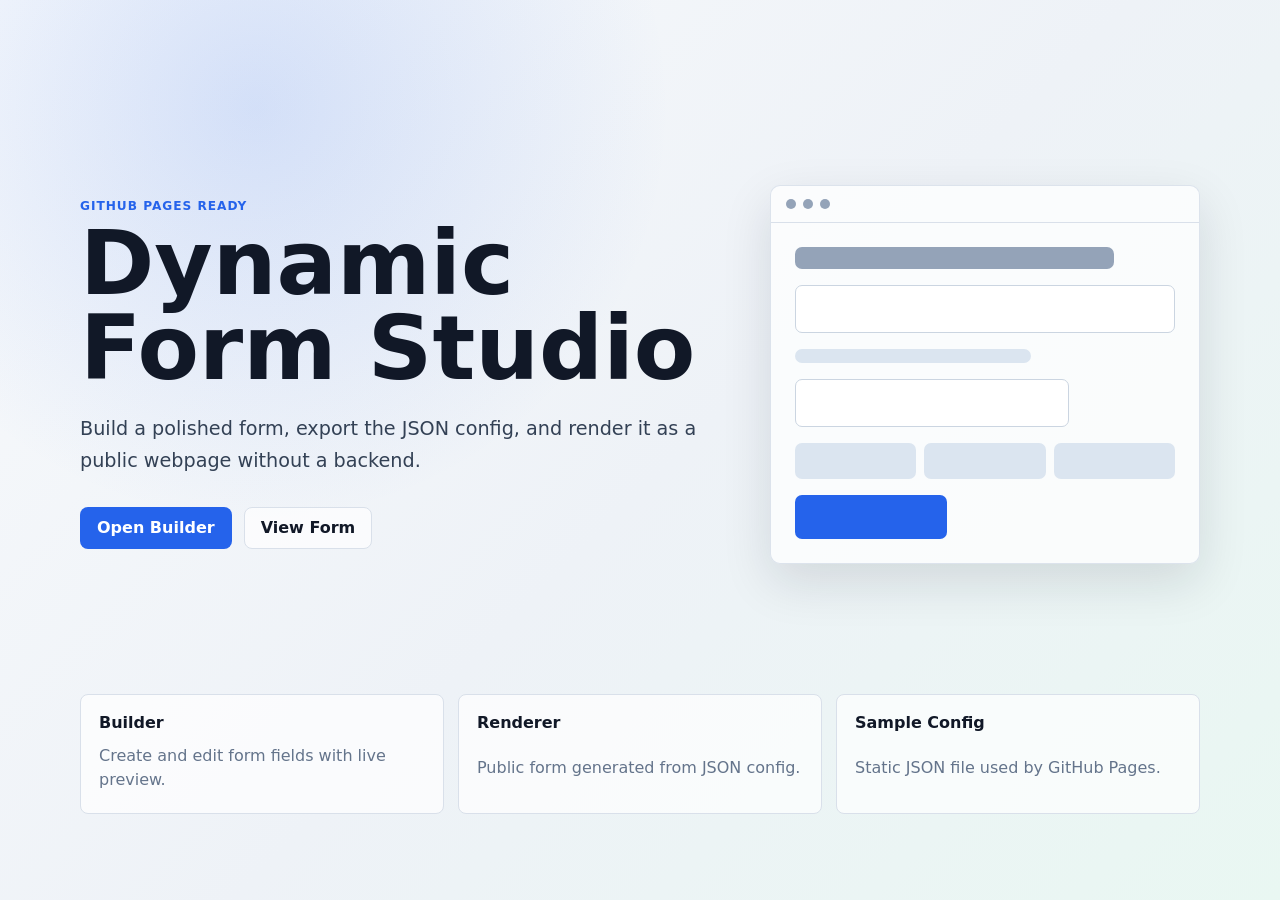
==== index.html @ a200421d "Initial dynamic form studio" ====
<!doctype html>
<html lang="en">
  <head>
    <meta charset="utf-8">
    <meta name="viewport" content="width=device-width, initial-scale=1">
    <title>Dynamic Form Studio</title>
    <link rel="stylesheet" href="assets/css/styles.css">
  </head>
  <body class="home-page">
    <main class="home-shell">
      <section class="home-hero">
        <div>
          <p class="eyebrow">GitHub Pages ready</p>
          <h1>Dynamic Form Studio</h1>
          <p class="hero-copy">Build a polished form, export the JSON config, and render it as a public webpage without a backend.</p>
          <div class="hero-actions">
            <a class="button primary" href="builder.html">Open Builder</a>
            <a class="button ghost" href="form.html">View Form</a>
          </div>
        </div>
        <div class="hero-preview" aria-hidden="true">
          <div class="mini-window">
            <span></span>
            <span></span>
            <span></span>
          </div>
          <div class="mini-form">
            <div class="mini-line wide"></div>
            <div class="mini-input"></div>
            <div class="mini-line"></div>
            <div class="mini-input short"></div>
            <div class="mini-options">
              <span></span>
              <span></span>
              <span></span>
            </div>
            <div class="mini-submit"></div>
          </div>
        </div>
      </section>
      <section class="home-links" aria-label="Project links">
        <a href="builder.html">
          <strong>Builder</strong>
          <span>Create and edit form fields with live preview.</span>
        </a>
        <a href="form.html">
          <strong>Renderer</strong>
          <span>Public form generated from JSON config.</span>
        </a>
        <a href="form-config.json">
          <strong>Sample Config</strong>
          <span>Static JSON file used by GitHub Pages.</span>
        </a>
      </section>
    </main>
  </body>
</html>
---- assets/css/styles.css ----
:root {
  --bg: #f6f7fb;
  --surface: #ffffff;
  --surface-2: #f0f4f8;
  --text: #111827;
  --muted: #64748b;
  --line: #d9e0ea;
  --accent: #2563eb;
  --danger: #c2410c;
  --shadow: 0 18px 50px rgba(15, 23, 42, 0.12);
  --radius: 8px;
}

* {
  box-sizing: border-box;
}

html {
  min-height: 100%;
}

body {
  margin: 0;
  min-height: 100vh;
  overflow-x: hidden;
  background: var(--bg);
  color: var(--text);
  font-family: Inter, ui-sans-serif, system-ui, -apple-system, BlinkMacSystemFont, "Segoe UI", sans-serif;
  letter-spacing: 0;
}

button,
input,
textarea,
select {
  font: inherit;
}

a {
  color: inherit;
  text-decoration: none;
}

.eyebrow {
  margin: 0 0 8px;
  color: var(--accent);
  font-size: 0.76rem;
  font-weight: 800;
  letter-spacing: 0.08em;
  text-transform: uppercase;
}

.button,
.icon-button {
  display: inline-flex;
  align-items: center;
  justify-content: center;
  min-height: 42px;
  border: 1px solid transparent;
  border-radius: var(--radius);
  padding: 0 16px;
  background: var(--surface);
  color: var(--text);
  cursor: pointer;
  font-weight: 750;
  transition: transform 160ms ease, box-shadow 160ms ease, border-color 160ms ease, background 160ms ease;
}

.button:hover,
.icon-button:hover {
  transform: translateY(-1px);
  box-shadow: 0 10px 28px rgba(15, 23, 42, 0.11);
}

.button.primary {
  background: var(--accent);
  color: white;
}

.button.ghost {
  border-color: var(--line);
  background: rgba(255, 255, 255, 0.7);
}

.button.subtle {
  border-color: var(--line);
  background: var(--surface-2);
}

.button.compact,
.icon-button {
  min-height: 38px;
  padding: 0 13px;
  font-size: 0.92rem;
}

.button.danger {
  color: var(--danger);
}

.button:disabled {
  cursor: not-allowed;
  opacity: 0.45;
  transform: none;
  box-shadow: none;
}

.brand {
  display: inline-flex;
  align-items: center;
  gap: 10px;
  font-weight: 850;
}

.brand-mark {
  display: inline-grid;
  width: 34px;
  height: 34px;
  place-items: center;
  border-radius: var(--radius);
  background: var(--text);
  color: white;
}

.app-topbar,
.public-header {
  position: sticky;
  top: 0;
  z-index: 20;
  display: flex;
  align-items: center;
  justify-content: space-between;
  gap: 16px;
  min-height: 68px;
  border-bottom: 1px solid rgba(217, 224, 234, 0.85);
  padding: 14px 22px;
  background: rgba(246, 247, 251, 0.88);
  backdrop-filter: blur(16px);
}

.topbar-actions {
  display: flex;
  align-items: center;
  gap: 10px;
  flex-wrap: wrap;
  justify-content: flex-end;
}

.home-page {
  background:
    radial-gradient(circle at 20% 12%, rgba(37, 99, 235, 0.16), transparent 32%),
    linear-gradient(135deg, #f8fafc 0%, #eef2f7 52%, #e9f7f2 100%);
}

.home-shell {
  width: calc(100% - 32px);
  max-width: 1120px;
  margin: 0 auto;
  padding: 54px 0;
}

.home-hero {
  display: grid;
  grid-template-columns: minmax(0, 1fr) minmax(320px, 430px);
  align-items: center;
  gap: 34px;
  min-height: min(640px, calc(100vh - 110px));
}

.home-hero h1 {
  max-width: 760px;
  margin: 0;
  font-size: clamp(3rem, 7vw, 6.8rem);
  line-height: 0.95;
  letter-spacing: 0;
}

.hero-copy {
  max-width: 620px;
  margin: 22px 0 0;
  color: #334155;
  font-size: 1.2rem;
  line-height: 1.65;
}

.hero-actions {
  display: flex;
  gap: 12px;
  flex-wrap: wrap;
  margin-top: 30px;
}

.hero-preview {
  border: 1px solid rgba(217, 224, 234, 0.9);
  border-radius: 10px;
  background: rgba(255, 255, 255, 0.72);
  box-shadow: var(--shadow);
  overflow: hidden;
}

.mini-window {
  display: flex;
  gap: 7px;
  border-bottom: 1px solid var(--line);
  padding: 13px 15px;
}

.mini-window span {
  width: 10px;
  height: 10px;
  border-radius: 999px;
  background: #94a3b8;
}

.mini-form {
  display: grid;
  gap: 16px;
  padding: 24px;
}

.mini-line,
.mini-input,
.mini-submit,
.mini-options span {
  border-radius: 7px;
  background: #dbe5f0;
}

.mini-line {
  width: 62%;
  height: 14px;
}

.mini-line.wide {
  width: 84%;
  height: 22px;
  background: #94a3b8;
}

.mini-input {
  height: 48px;
  border: 1px solid #cbd5e1;
  background: #ffffff;
}

.mini-input.short {
  width: 72%;
}

.mini-options {
  display: grid;
  grid-template-columns: repeat(3, 1fr);
  gap: 8px;
}

.mini-options span {
  height: 36px;
}

.mini-submit {
  width: 40%;
  height: 44px;
  background: var(--accent);
}

.home-links {
  display: grid;
  grid-template-columns: repeat(3, 1fr);
  gap: 14px;
}

.home-links a {
  display: grid;
  gap: 8px;
  min-height: 120px;
  border: 1px solid var(--line);
  border-radius: var(--radius);
  padding: 18px;
  background: rgba(255, 255, 255, 0.72);
  transition: transform 160ms ease, box-shadow 160ms ease;
}

.home-links a:hover {
  transform: translateY(-2px);
  box-shadow: 0 16px 36px rgba(15, 23, 42, 0.1);
}

.home-links span {
  color: var(--muted);
  line-height: 1.45;
}

.builder-shell {
  display: grid;
  grid-template-columns: 280px minmax(0, 1fr) 330px;
  gap: 16px;
  min-height: calc(100vh - 68px);
  padding: 16px;
}

.builder-panel,
.builder-preview {
  border: 1px solid var(--line);
  border-radius: 10px;
  background: var(--surface);
  box-shadow: 0 10px 30px rgba(15, 23, 42, 0.05);
}

.builder-panel {
  align-self: start;
  max-height: calc(100vh - 100px);
  overflow: auto;
  padding: 18px;
}

.panel-heading h2,
.preview-toolbar h1 {
  margin: 0;
  font-size: 1.1rem;
}

.settings-heading {
  margin-top: 26px;
}

.field-type-grid {
  display: grid;
  grid-template-columns: 1fr 1fr;
  gap: 10px;
}

.field-type-button {
  display: grid;
  gap: 9px;
  min-height: 86px;
  border: 1px solid var(--line);
  border-radius: var(--radius);
  padding: 13px;
  background: #fbfdff;
  cursor: pointer;
  text-align: left;
  transition: border-color 160ms ease, transform 160ms ease, background 160ms ease;
}

.field-type-button:hover {
  border-color: var(--accent);
  background: #f7fbff;
  transform: translateY(-1px);
}

.field-type-button span {
  display: grid;
  width: 30px;
  height: 30px;
  place-items: center;
  border-radius: 7px;
  background: var(--surface-2);
  color: var(--accent);
  font-weight: 850;
}

.settings-stack,
.field-editor {
  display: grid;
  gap: 14px;
}

label {
  display: grid;
  gap: 7px;
  color: var(--text);
  font-size: 0.9rem;
  font-weight: 750;
}

input,
textarea,
select {
  width: 100%;
  border: 1px solid #cbd5e1;
  border-radius: var(--radius);
  padding: 11px 12px;
  background: white;
  color: var(--text);
  outline: none;
  transition: border-color 160ms ease, box-shadow 160ms ease;
}

input:focus,
textarea:focus,
select:focus {
  border-color: var(--accent);
  box-shadow: 0 0 0 4px color-mix(in srgb, var(--accent), transparent 84%);
}

textarea {
  resize: vertical;
}

input[type="color"] {
  height: 44px;
  padding: 5px;
}

.builder-preview {
  min-width: 0;
  overflow: hidden;
}

.preview-toolbar {
  display: flex;
  align-items: center;
  justify-content: space-between;
  gap: 16px;
  border-bottom: 1px solid var(--line);
  padding: 18px 20px;
}

.preview-canvas {
  display: grid;
  min-height: calc(100vh - 168px);
  place-items: start center;
  padding: 28px;
  background:
    linear-gradient(90deg, rgba(148, 163, 184, 0.12) 1px, transparent 1px),
    linear-gradient(0deg, rgba(148, 163, 184, 0.12) 1px, transparent 1px);
  background-size: 28px 28px;
}

#builderPreview,
#publicForm {
  width: 100%;
  max-width: 720px;
}

.field-list {
  display: grid;
  gap: 9px;
  margin-bottom: 18px;
}

.field-list-item {
  display: grid;
  grid-template-columns: 28px minmax(0, 1fr) auto;
  align-items: center;
  gap: 10px;
  width: 100%;
  border: 1px solid var(--line);
  border-radius: var(--radius);
  padding: 10px;
  background: white;
  cursor: pointer;
  text-align: left;
}

.field-list-item.active {
  border-color: var(--accent);
  box-shadow: 0 0 0 3px color-mix(in srgb, var(--accent), transparent 84%);
}

.field-list-item span {
  display: grid;
  width: 28px;
  height: 28px;
  place-items: center;
  border-radius: 7px;
  background: var(--surface-2);
  color: var(--muted);
  font-size: 0.8rem;
  font-weight: 850;
}

.field-list-item strong {
  overflow: hidden;
  text-overflow: ellipsis;
  white-space: nowrap;
}

.field-list-item em {
  color: var(--muted);
  font-size: 0.78rem;
  font-style: normal;
}

.toggle-row {
  display: flex;
  align-items: center;
  justify-content: space-between;
  gap: 12px;
  border: 1px solid var(--line);
  border-radius: var(--radius);
  padding: 12px;
}

.toggle-row input {
  width: 18px;
  height: 18px;
}

.editor-actions {
  display: grid;
  grid-template-columns: 1fr 1fr;
  gap: 8px;
}

.empty-state {
  border: 1px dashed var(--line);
  border-radius: var(--radius);
  padding: 16px;
  color: var(--muted);
  line-height: 1.5;
}

.public-header {
  width: calc(100% - 32px);
  max-width: 1120px;
  margin: 0 auto;
  border: 0;
  background: transparent;
}

.public-shell {
  min-height: calc(100vh - 78px);
  padding: 18px 16px 54px;
}

.public-form-wrap {
  min-width: 0;
  width: 100%;
  max-width: 760px;
  margin: 0 auto;
}

.dynamic-form {
  min-width: 0;
  width: 100%;
  max-width: 100%;
  border: 1px solid var(--line);
  border-radius: 10px;
  padding: clamp(20px, 4vw, 36px);
  background: rgba(255, 255, 255, 0.92);
  box-shadow: var(--shadow);
  animation: formIn 260ms ease both;
}

@keyframes formIn {
  from {
    opacity: 0;
    transform: translateY(8px);
  }
  to {
    opacity: 1;
    transform: translateY(0);
  }
}

.form-header {
  margin-bottom: 26px;
}

.form-header h1,
.result-state h1 {
  margin: 0;
  font-size: clamp(1.8rem, 4vw, 3rem);
  line-height: 1.05;
  letter-spacing: 0;
}

.form-header p,
.result-state p {
  margin: 12px 0 0;
  color: var(--muted);
  line-height: 1.65;
}

.fields-wrap {
  display: grid;
  gap: 18px;
}

.form-field {
  display: grid;
  gap: 8px;
  border: 1px solid transparent;
  border-radius: var(--radius);
  padding: 3px;
  transition: border-color 160ms ease, background 160ms ease, transform 160ms ease;
}

.builder-preview .form-field {
  cursor: pointer;
}

.form-field.is-selected {
  border-color: var(--accent);
  background: color-mix(in srgb, var(--accent), transparent 94%);
}

.field-label {
  display: block;
  font-weight: 850;
}

.required-mark {
  color: var(--danger);
}

.field-helper,
.field-error {
  margin: 0;
  font-size: 0.88rem;
  line-height: 1.45;
}

.field-helper {
  color: var(--muted);
}

.field-error {
  color: var(--danger);
}

.form-field.has-error input,
.form-field.has-error textarea,
.form-field.has-error select,
.form-field.has-error .choice-pill {
  border-color: var(--danger);
}

.choice-group {
  display: flex;
  flex-wrap: wrap;
  gap: 9px;
}

.choice-pill {
  display: inline-flex;
  align-items: center;
  gap: 8px;
  min-height: 42px;
  border: 1px solid #cbd5e1;
  border-radius: var(--radius);
  padding: 9px 12px;
  background: white;
  cursor: pointer;
  font-weight: 700;
}

.choice-pill input {
  width: 16px;
  height: 16px;
  accent-color: var(--accent);
}

.form-actions {
  display: flex;
  justify-content: flex-end;
  margin-top: 26px;
}

.submit-button {
  min-width: 160px;
}

.split-actions {
  justify-content: space-between;
}

.step-progress {
  display: grid;
  gap: 8px;
  margin-bottom: 20px;
  color: var(--muted);
  font-size: 0.9rem;
  font-weight: 750;
}

.progress-track {
  height: 8px;
  overflow: hidden;
  border-radius: 999px;
  background: #e2e8f0;
}

.progress-track i {
  display: block;
  height: 100%;
  border-radius: inherit;
  background: var(--accent);
  transition: width 180ms ease;
}

.result-state {
  display: grid;
  justify-items: start;
  gap: 14px;
}

.success-mark {
  display: grid;
  width: 58px;
  height: 58px;
  place-items: center;
  border-radius: 999px;
  background: #16a34a;
  color: white;
  font-size: 2rem;
  font-weight: 900;
}

.loading-state {
  display: grid;
  gap: 16px;
}

.skeleton {
  position: relative;
  overflow: hidden;
  border-radius: var(--radius);
  background: #e2e8f0;
}

.skeleton::after {
  position: absolute;
  inset: 0;
  background: linear-gradient(90deg, transparent, rgba(255, 255, 255, 0.65), transparent);
  animation: shimmer 1.2s infinite;
  content: "";
}

@keyframes shimmer {
  from {
    transform: translateX(-100%);
  }
  to {
    transform: translateX(100%);
  }
}

.skeleton.title {
  width: 65%;
  height: 40px;
}

.skeleton.line {
  width: 82%;
  height: 16px;
}

.skeleton.input {
  height: 48px;
}

.skeleton.input.short {
  width: 72%;
}

.toast {
  position: fixed;
  right: 18px;
  bottom: 18px;
  z-index: 40;
  width: calc(100% - 36px);
  max-width: 420px;
  border: 1px solid var(--line);
  border-radius: var(--radius);
  padding: 12px 14px;
  background: #111827;
  color: white;
  box-shadow: var(--shadow);
  opacity: 0;
  pointer-events: none;
  transform: translateY(10px);
  transition: opacity 160ms ease, transform 160ms ease;
}

.toast.show {
  opacity: 1;
  transform: translateY(0);
}

@media (max-width: 1120px) {
  .builder-shell {
    grid-template-columns: 250px minmax(0, 1fr);
  }

  .inspector {
    grid-column: 1 / -1;
    max-height: none;
  }

  .field-editor {
    grid-template-columns: repeat(2, minmax(0, 1fr));
  }

  .editor-actions {
    grid-column: 1 / -1;
    grid-template-columns: repeat(4, 1fr);
  }
}

@media (max-width: 820px) {
  .home-hero,
  .home-links,
  .builder-shell {
    grid-template-columns: 1fr;
  }

  .home-hero {
    min-height: auto;
  }

  .builder-panel {
    max-height: none;
  }

  .field-editor {
    grid-template-columns: 1fr;
  }

  .editor-actions {
    grid-template-columns: 1fr 1fr;
  }

  .preview-canvas {
    min-height: auto;
    padding: 16px;
  }

  .app-topbar,
  .public-header {
    align-items: flex-start;
    flex-direction: column;
  }
}

@media (max-width: 520px) {
  .home-shell {
    width: calc(100% - 24px);
    max-width: 1120px;
    padding: 28px 0;
  }

  .home-hero h1 {
    font-size: 3rem;
  }

  .field-type-grid,
  .editor-actions,
  .mini-options {
    grid-template-columns: 1fr;
  }

  .preview-toolbar {
    align-items: flex-start;
    flex-direction: column;
  }

  .choice-group,
  .form-actions,
  .split-actions {
    align-items: stretch;
    flex-direction: column;
  }

  .public-form-wrap,
  #publicForm,
  .dynamic-form {
    width: calc(100vw - 48px);
    max-width: calc(100vw - 48px);
  }

  .dynamic-form {
    padding: 20px;
  }

  .dynamic-form input:not([type="color"]),
  .dynamic-form textarea,
  .dynamic-form select,
  .choice-pill {
    max-width: calc(100vw - 88px);
  }

  .form-header p {
    max-width: 30ch;
  }

  .button,
  .icon-button {
    width: 100%;
  }
}
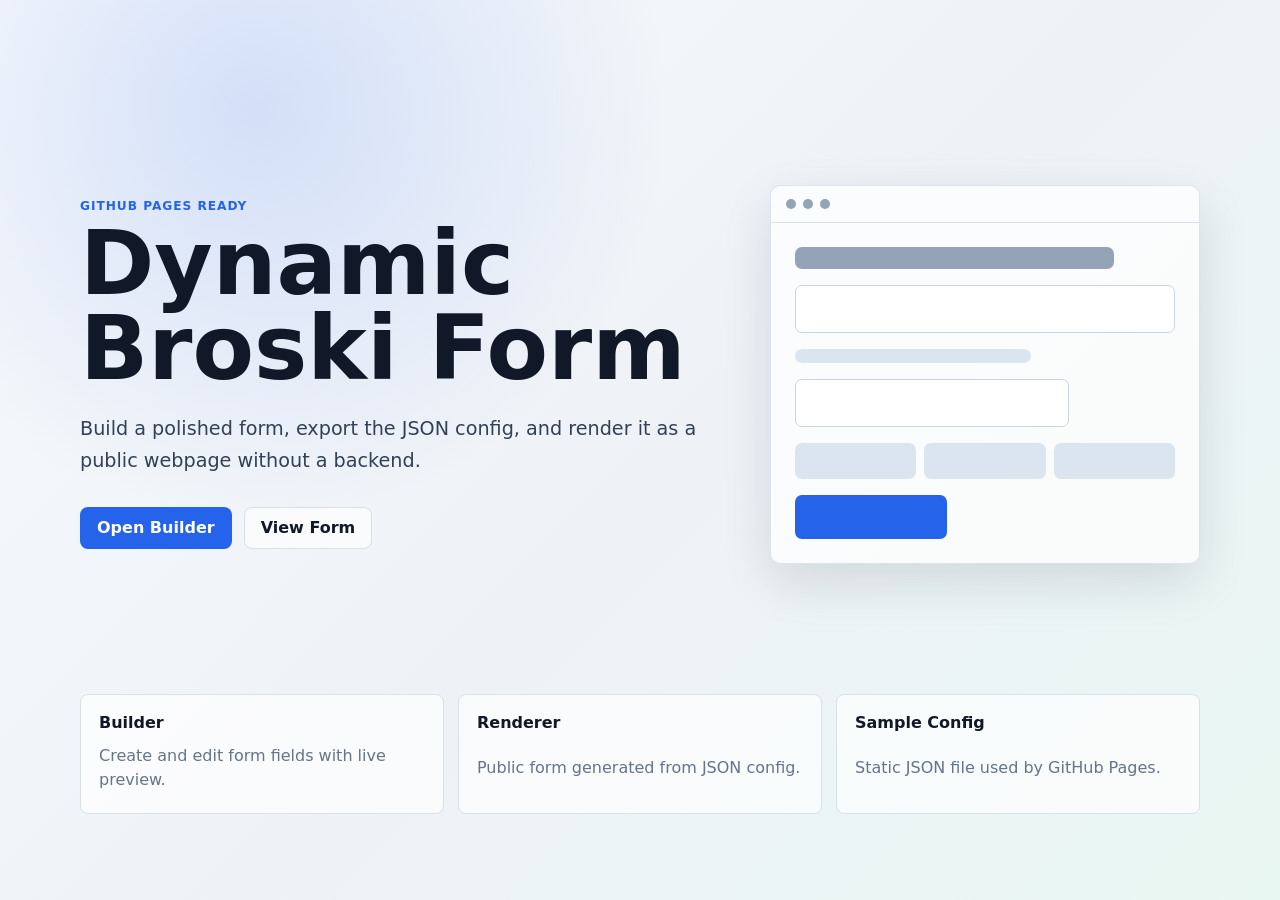
==== commit 1c99c62e: "Add configurable branding and form styling" ====
--- a/index.html
+++ b/index.html
@@ -3,7 +3,7 @@
   <head>
     <meta charset="utf-8">
     <meta name="viewport" content="width=device-width, initial-scale=1">
-    <title>Dynamic Form Studio</title>
+    <title>Dynamic Broski Form</title>
     <link rel="stylesheet" href="assets/css/styles.css">
   </head>
   <body class="home-page">
@@ -11,7 +11,7 @@
       <section class="home-hero">
         <div>
           <p class="eyebrow">GitHub Pages ready</p>
-          <h1>Dynamic Form Studio</h1>
+          <h1>Dynamic Broski Form</h1>
           <p class="hero-copy">Build a polished form, export the JSON config, and render it as a public webpage without a backend.</p>
           <div class="hero-actions">
             <a class="button primary" href="builder.html">Open Builder</a>
--- a/assets/css/styles.css
+++ b/assets/css/styles.css
@@ -24,6 +24,10 @@
   min-height: 100vh;
   overflow-x: hidden;
   background: var(--bg);
+  background-image: var(--body-bg-image, none);
+  background-size: cover;
+  background-position: center;
+  background-attachment: fixed;
   color: var(--text);
   font-family: Inter, ui-sans-serif, system-ui, -apple-system, BlinkMacSystemFont, "Segoe UI", sans-serif;
   letter-spacing: 0;
@@ -74,7 +78,7 @@
 
 .button.primary {
   background: var(--accent);
-  color: white;
+  color: var(--form-button-text, white);
 }
 
 .button.ghost {
@@ -109,6 +113,7 @@
   display: inline-flex;
   align-items: center;
   gap: 10px;
+  color: var(--brand-text, var(--text));
   font-weight: 850;
 }
 
@@ -118,8 +123,8 @@
   height: 34px;
   place-items: center;
   border-radius: var(--radius);
-  background: var(--text);
-  color: white;
+  background: var(--brand-mark-bg, var(--text));
+  color: var(--brand-mark-text, white);
 }
 
 .app-topbar,
@@ -511,6 +516,33 @@
   line-height: 1.5;
 }
 
+.condition-editor {
+  display: grid;
+  gap: 12px;
+  border: 1px solid var(--line);
+  border-radius: var(--radius);
+  padding: 12px;
+  background: #fbfdff;
+}
+
+.condition-editor h3 {
+  margin: 0;
+  font-size: 0.92rem;
+}
+
+.script-example {
+  overflow: auto;
+  margin: 0;
+  border: 1px solid var(--line);
+  border-radius: var(--radius);
+  padding: 10px;
+  background: #eef2f7;
+  color: #334155;
+  font-size: 0.82rem;
+  line-height: 1.45;
+  white-space: pre-wrap;
+}
+
 .public-header {
   width: calc(100% - 32px);
   max-width: 1120px;
@@ -532,6 +564,8 @@
 }
 
 .dynamic-form {
+  position: relative;
+  overflow: hidden;
   min-width: 0;
   width: 100%;
   max-width: 100%;
@@ -543,6 +577,59 @@
   animation: formIn 260ms ease both;
 }
 
+.dynamic-form.no-animate {
+  animation: none;
+}
+
+.dynamic-form::before {
+  position: absolute;
+  inset: 0;
+  z-index: 0;
+  background-image: var(--form-bg-image, none);
+  background-size: cover;
+  background-position: center;
+  opacity: var(--form-bg-opacity, 0.18);
+  pointer-events: none;
+  content: "";
+}
+
+.dynamic-form > * {
+  position: relative;
+  z-index: 1;
+}
+
+.dynamic-form.theme-dark {
+  --text: #f8fafc;
+  --muted: #a8b3c5;
+  --line: #334155;
+  --surface: #111827;
+  --surface-2: #1f2937;
+  background: rgba(17, 24, 39, 0.96);
+  color: var(--text);
+  box-shadow: 0 18px 50px rgba(2, 6, 23, 0.38);
+}
+
+.dynamic-form.theme-dark input,
+.dynamic-form.theme-dark textarea,
+.dynamic-form.theme-dark select,
+.dynamic-form.theme-dark .choice-pill {
+  border-color: var(--form-input-border, #3f4b5f);
+  background: var(--form-input-bg, #0f172a);
+  color: #f8fafc;
+}
+
+.dynamic-form.theme-dark input::placeholder,
+.dynamic-form.theme-dark textarea::placeholder {
+  color: #7d8ba1;
+}
+
+.dynamic-form input,
+.dynamic-form textarea,
+.dynamic-form select {
+  border-color: var(--form-input-border, #cbd5e1);
+  background: var(--form-input-bg, white);
+}
+
 @keyframes formIn {
   from {
     opacity: 0;
@@ -558,9 +645,39 @@
   margin-bottom: 26px;
 }
 
+.form-hero-media {
+  position: relative;
+  overflow: hidden;
+  margin-bottom: 20px;
+  border-radius: 10px;
+  background: var(--surface-2);
+  aspect-ratio: 16 / 7;
+}
+
+.form-hero-media img,
+.form-hero-media video,
+.form-hero-media iframe {
+  display: block;
+  width: 100%;
+  height: 100%;
+  border: 0;
+  object-fit: cover;
+}
+
+.form-hero-media iframe.youtube-embed {
+  position: absolute;
+  top: 50%;
+  left: 50%;
+  width: 132%;
+  height: 132%;
+  pointer-events: none;
+  transform: translate(-50%, -50%);
+}
+
 .form-header h1,
 .result-state h1 {
   margin: 0;
+  color: var(--form-title-color, var(--text));
   font-size: clamp(1.8rem, 4vw, 3rem);
   line-height: 1.05;
   letter-spacing: 0;
@@ -569,13 +686,61 @@
 .form-header p,
 .result-state p {
   margin: 12px 0 0;
+  color: var(--form-description-color, var(--muted));
+  line-height: 1.65;
+}
+
+.fields-wrap {
+  display: grid;
+  gap: 18px;
+}
+
+.form-section {
+  display: grid;
+  gap: 6px;
+  border-top: 1px solid var(--line);
+  padding-top: 20px;
+  margin-top: 4px;
+}
+
+.form-section h2 {
+  margin: 0;
+  font-size: 1.2rem;
+}
+
+.form-section p {
+  margin: 0;
   color: var(--muted);
-  line-height: 1.65;
-}
-
-.fields-wrap {
-  display: grid;
-  gap: 18px;
+  line-height: 1.55;
+}
+
+.builder-preview .form-section {
+  cursor: pointer;
+}
+
+.form-section.is-selected {
+  border-color: var(--accent);
+  border-radius: var(--radius);
+  background: color-mix(in srgb, var(--accent), transparent 94%);
+  padding: 12px;
+}
+
+.form-field.is-preview-hidden,
+.form-section.is-preview-hidden {
+  opacity: 0.5;
+}
+
+.form-field.is-preview-hidden::after,
+.form-section.is-preview-hidden::after {
+  display: inline-flex;
+  width: fit-content;
+  border-radius: 999px;
+  padding: 3px 8px;
+  background: #f1f5f9;
+  color: #64748b;
+  font-size: 0.72rem;
+  font-weight: 800;
+  content: "Hidden in live form";
 }
 
 .form-field {
@@ -598,6 +763,7 @@
 
 .field-label {
   display: block;
+  color: var(--form-label-color, var(--text));
   font-weight: 850;
 }
 
@@ -638,10 +804,10 @@
   align-items: center;
   gap: 8px;
   min-height: 42px;
-  border: 1px solid #cbd5e1;
+  border: 1px solid var(--form-input-border, #cbd5e1);
   border-radius: var(--radius);
   padding: 9px 12px;
-  background: white;
+  background: var(--form-input-bg, white);
   cursor: pointer;
   font-weight: 700;
 }
@@ -650,6 +816,15 @@
   width: 16px;
   height: 16px;
   accent-color: var(--accent);
+}
+
+.option-list {
+  display: grid;
+}
+
+.option-card {
+  width: 100%;
+  justify-content: flex-start;
 }
 
 .form-actions {
@@ -779,6 +954,61 @@
   transform: translateY(0);
 }
 
+.login-gate {
+  position: fixed;
+  inset: 0;
+  z-index: 100;
+  display: grid;
+  place-items: center;
+  padding: 20px;
+  background: rgba(246, 247, 251, 0.94);
+  backdrop-filter: blur(18px);
+}
+
+.login-gate[hidden] {
+  display: none;
+}
+
+.login-card {
+  display: grid;
+  gap: 16px;
+  width: min(100%, 420px);
+  border: 1px solid var(--line);
+  border-radius: 10px;
+  padding: 28px;
+  background: var(--surface);
+  box-shadow: var(--shadow);
+}
+
+.login-card h1 {
+  margin: 0;
+  font-size: 2rem;
+}
+
+.login-card p {
+  margin: 8px 0 0;
+  color: var(--muted);
+}
+
+.remember-row {
+  display: flex;
+  align-items: center;
+  gap: 10px;
+  font-weight: 700;
+}
+
+.remember-row input {
+  width: 18px;
+  height: 18px;
+}
+
+.auth-locked .app-topbar,
+.auth-locked .builder-shell {
+  filter: blur(4px);
+  pointer-events: none;
+  user-select: none;
+}
+
 @media (max-width: 1120px) {
   .builder-shell {
     grid-template-columns: 250px minmax(0, 1fr);
